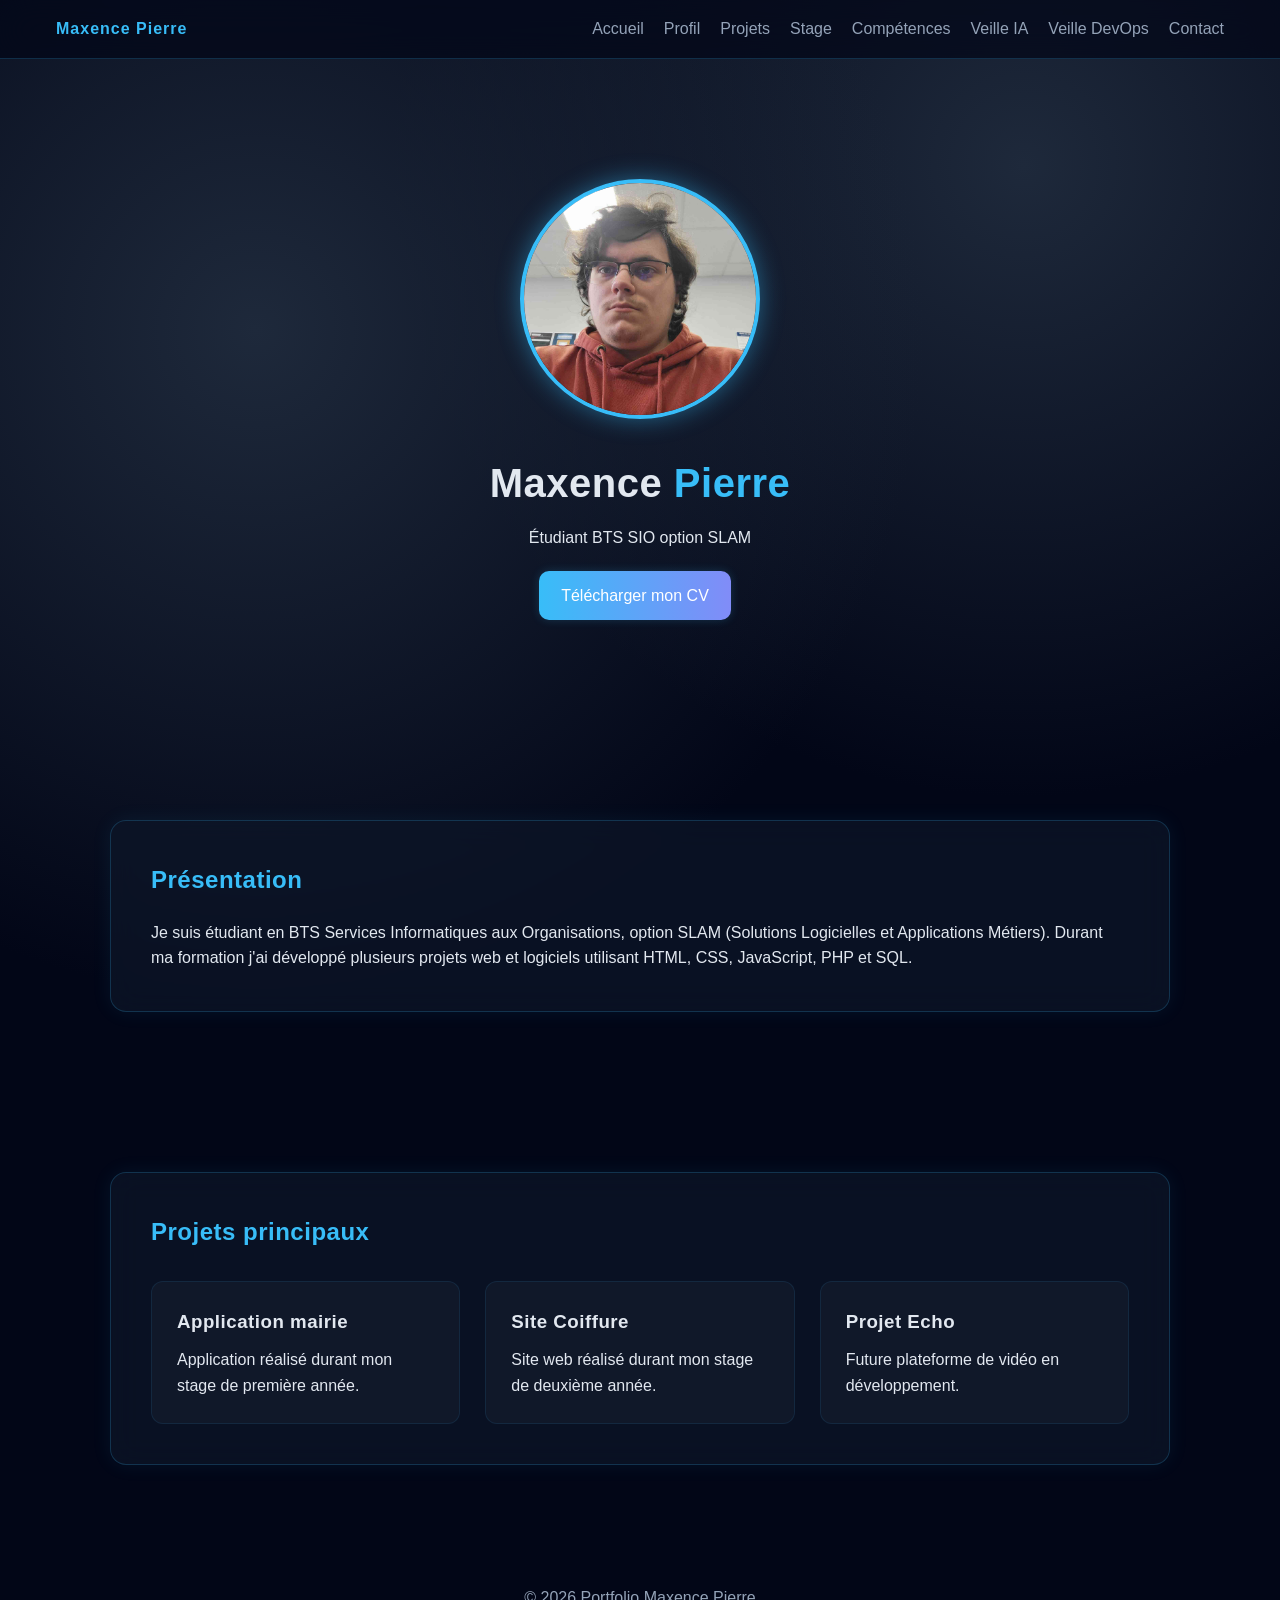
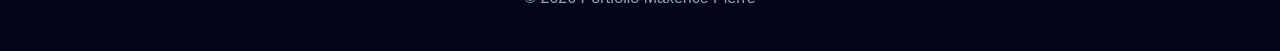
==== index.html @ e9d7957a "Portfolio Upload Envoi de tout les fichiers pour le Portfolio, ayant développé ceci de mon côté depu" ====
<!DOCTYPE html>
<html lang="fr">
<head>
<meta charset="UTF-8">
<meta name="viewport" content="width=device-width, initial-scale=1.0">
<title>Portfolio - Maxence Pierre</title>
<link rel="stylesheet" href="style.css">
</head>

<body>
<canvas id="matrixCanvas"></canvas>

<header>

<nav class="nav">

<div class="logo">
Maxence Pierre
</div>

<div class="nav-links">
<a href="index.html">Accueil</a>
<a href="profil.html">Profil</a>
<a href="projets/bts2.html">Projets</a>
<a href="stage.html">Stage</a>
<a href="competences.html">Compétences</a>
<a href="veille/ia-ml.html">Veille IA</a>
<a href="veille/devops.html">Veille DevOps</a>
<a href="contact.html">Contact</a>
</div>

</nav>

</header>


<section class="section hero">

<img src="photo.jpg">

<h1>Maxence <span class="accent">Pierre</span></h1>

<p>Étudiant BTS SIO option SLAM</p>

<a href="cv.pdf" class="btn">Télécharger mon CV</a>

</section>


<section class="section">

<div class="section-card">

<h2>Présentation</h2>

<p>

Je suis étudiant en BTS Services Informatiques aux Organisations,
option SLAM (Solutions Logicielles et Applications Métiers).

Durant ma formation j'ai développé plusieurs projets web
et logiciels utilisant HTML, CSS, JavaScript, PHP et SQL.

</p>

</div>

</section>


<section class="section">

<div class="section-card">

<h2>Projets principaux</h2>

<div class="projects-grid">

<div class="project-card">
<h3>Application mairie</h3>
<p>Application réalisé durant mon stage de première année.</p>
</div>

<div class="project-card">
<h3>Site Coiffure</h3>
<p>Site web réalisé durant mon stage de deuxième année.</p>
</div>

<div class="project-card">
<h3>Projet Echo</h3>
<p>Future plateforme de vidéo en développement.</p>
</div>

</div>

</div>

</section>


<footer>

© 2026 Portfolio Maxence Pierre

</footer>

</body>
</html>
---- style.css ----
:root {

  --bg: #0f172a;
  --card: rgba(255,255,255,0.05);
  --accent: #38bdf8;
  --accent2: #818cf8;
  
  --text: #e2e8f0;
  --muted: #94a3b8;
  
  --border: rgba(255,255,255,0.1);
  
  }
  
  *{
  margin:0;
  padding:0;
  box-sizing:border-box;
  }
  
  body{

    font-family: "Segoe UI", sans-serif;
    
    background:
    radial-gradient(circle at 20% 20%, #1e293b, transparent 40%),
    radial-gradient(circle at 80% 10%, #1e293b, transparent 35%),
    linear-gradient(180deg,#020617,#020617);
    
    color:var(--text);
    
    line-height:1.6;
    
    min-height:100vh;
    
    }

  /* Fond Matrix */
  #matrixCanvas{

    position:fixed;
    top:0;
    left:0;
    
    width:100%;
    height:100%;
    
    z-index:-1;
    
    opacity:0.25;
    
    pointer-events:none;
    
    }
  
  /* NAVBAR */
  
  header{

    position:sticky;
    
    top:0;
    
    background:rgba(2,6,23,0.7);
    
    backdrop-filter: blur(16px);
    
    border-bottom:1px solid rgba(56,189,248,0.2);
    
    z-index:100;
    
    }
  
  .nav{
  
  max-width:1200px;
  margin:auto;
  
  display:flex;
  justify-content:space-between;
  align-items:center;
  
  padding:1rem;
  
  }

  .nav a{

    text-decoration:none;
    
    color:var(--muted);
    
    transition:0.3s;
    
    position:relative;
    
    }
    
    .nav a::after{
    
    content:"";
    
    position:absolute;
    
    left:0;
    bottom:-5px;
    
    width:0%;
    height:2px;
    
    background:var(--accent);
    
    transition:0.3s;
    
    }
    
    .nav a:hover{
    
    color:var(--accent);
    
    }
    
    .nav a:hover::after{
    
    width:100%;
    
    }
  
  .logo{
  
  font-weight:700;
  letter-spacing:1px;
  color:var(--accent);
  
  }
  
  .nav-links{
  
  display:flex;
  gap:20px;
  
  }
  
  .nav a{
  
  text-decoration:none;
  color:var(--muted);
  transition:0.3s;
  
  }
  
  .nav a:hover{
  
  color:var(--accent);
  
  }
  
  /* SECTIONS */
  
  .section{
  
  max-width:1100px;
  margin:auto;
  padding:80px 20px;
  
  }
  
  .section-card{

    background:rgba(15,23,42,0.65);
    
    border:1px solid rgba(56,189,248,0.2);
    
    padding:40px;
    
    border-radius:16px;
    
    backdrop-filter: blur(14px);
    
    box-shadow:
    0 0 20px rgba(56,189,248,0.08);
    
    transition:0.35s;
    
    }
    
    .section-card:hover{
    
    border-color:var(--accent);
    
    box-shadow:
    0 0 25px rgba(56,189,248,0.25);
    
    }
  
  
  /* HERO */
  
  .hero{
  
  text-align:center;

  padding-top:120px;

  padding-bottom:120px;
  
  }
  
  .hero img{

    width:240px;
    height:240px;
    
    object-fit:cover;
    
    border-radius:50%;
    
    border:4px solid var(--accent);
    
    margin-bottom:25px;

    box-shadow:
    0 0 25px rgba(56,189,248,0.45);

    transition:0.4s;
    
    }
  
    .hero img:hover{

      transform:scale(1.05);
      
      box-shadow:
      0 0 35px rgba(56,189,248,0.7);
      
      }
  
  .hero h1{
  
  font-size:40px;
  
  }
  
  .accent{
  
  color:var(--accent);
  
  }
  
  /* BOUTONS */
  
  .btn{

    display:inline-block;
    
    margin-top:20px;
    margin-right:10px;
    
    padding:12px 22px;
    
    border-radius:10px;
    
    background:linear-gradient(90deg,var(--accent),var(--accent2));
    
    color:white;
    
    font-weight:500;
    
    text-decoration:none;
    
    transition:0.3s;
    
    box-shadow:0 0 10px rgba(56,189,248,0.2);
    
    }
    
    .btn:hover{
    
    transform:translateY(-3px);
    
    box-shadow:
    0 0 20px rgba(56,189,248,0.5);
    
    }
  
    /* TIMELINE */

.timeline{

  margin-top:20px;
  
  display:flex;
  flex-direction:column;
  gap:20px;
  
  }
  
  .timeline-item{
  
  padding:20px;
  
  border-left:3px solid var(--accent);
  
  background:rgba(255,255,255,0.02);
  
  border-radius:6px;
  
  }
  
  
  /* SKILLS */
  
  .skills-grid{
  
  display:grid;
  
  grid-template-columns:repeat(auto-fit,minmax(220px,1fr));
  
  gap:20px;
  
  margin-top:20px;
  
  }
  
  .skill{
  
  padding:20px;
  
  border:1px solid var(--border);
  
  border-radius:10px;
  
  background:rgba(255,255,255,0.02);
  
  transition:0.3s;
  
  }
  
  .skill:hover{
  
  border-color:var(--accent);
  
  box-shadow:0 0 15px rgba(56,189,248,0.25);
  
  }

  /* GRID PROJETS */
  
  .projects-grid{
  
  display:grid;
  grid-template-columns:repeat(auto-fit,minmax(250px,1fr));
  gap:25px;
  margin-top:30px;
  
  }
  
  .project-card{

    background:rgba(255,255,255,0.03);
    
    border:1px solid rgba(56,189,248,0.1);
    
    padding:25px;
    
    border-radius:12px;
    
    transition:all 0.35s;
    
    }
    
    .project-card:hover{
    
    transform:translateY(-8px);
    
    border-color:var(--accent);
    
    box-shadow:
    0 0 18px rgba(56,189,248,0.35);
    
    }
  
    /* Textes */
    h1,h2,h3{

      letter-spacing:0.5px;
      
      }
      
      h2{
      
      margin-bottom:20px;
      
      color:var(--accent);
      
      }
      p{

        margin-top:10px;
        
        color:var(--text);
        
        }
        
        ul{
        
        margin-top:15px;
        padding-left:20px;
        
        color:var(--muted);
        
        }

  /* TABLE */
  
  table{
  
  width:100%;
  margin-top:20px;
  border-collapse:collapse;
  
  }
  
  th,td{
  
  padding:12px;
  border-bottom:1px solid var(--border);
  
  }
  
  th{
  
  text-align:left;
  color:var(--accent);
  
  }
  
  /* FOOTER */
  
  footer{
  
  text-align:center;
  padding:40px;
  
  color:var(--muted);
  
  }

  /* PDF */
  .pdf-viewer{

    margin-top:30px;
    
    border:1px solid rgba(255,255,255,0.1);
    
    border-radius:10px;
    
    overflow:hidden;
    
    }
  
  /* animations */
  .fade{

    opacity:0;
    
    transform:translateY(30px);
    
    transition:0.7s;
    
    }
    
    .visible{
    
    opacity:1;
    
    transform:translateY(0);
    
    }
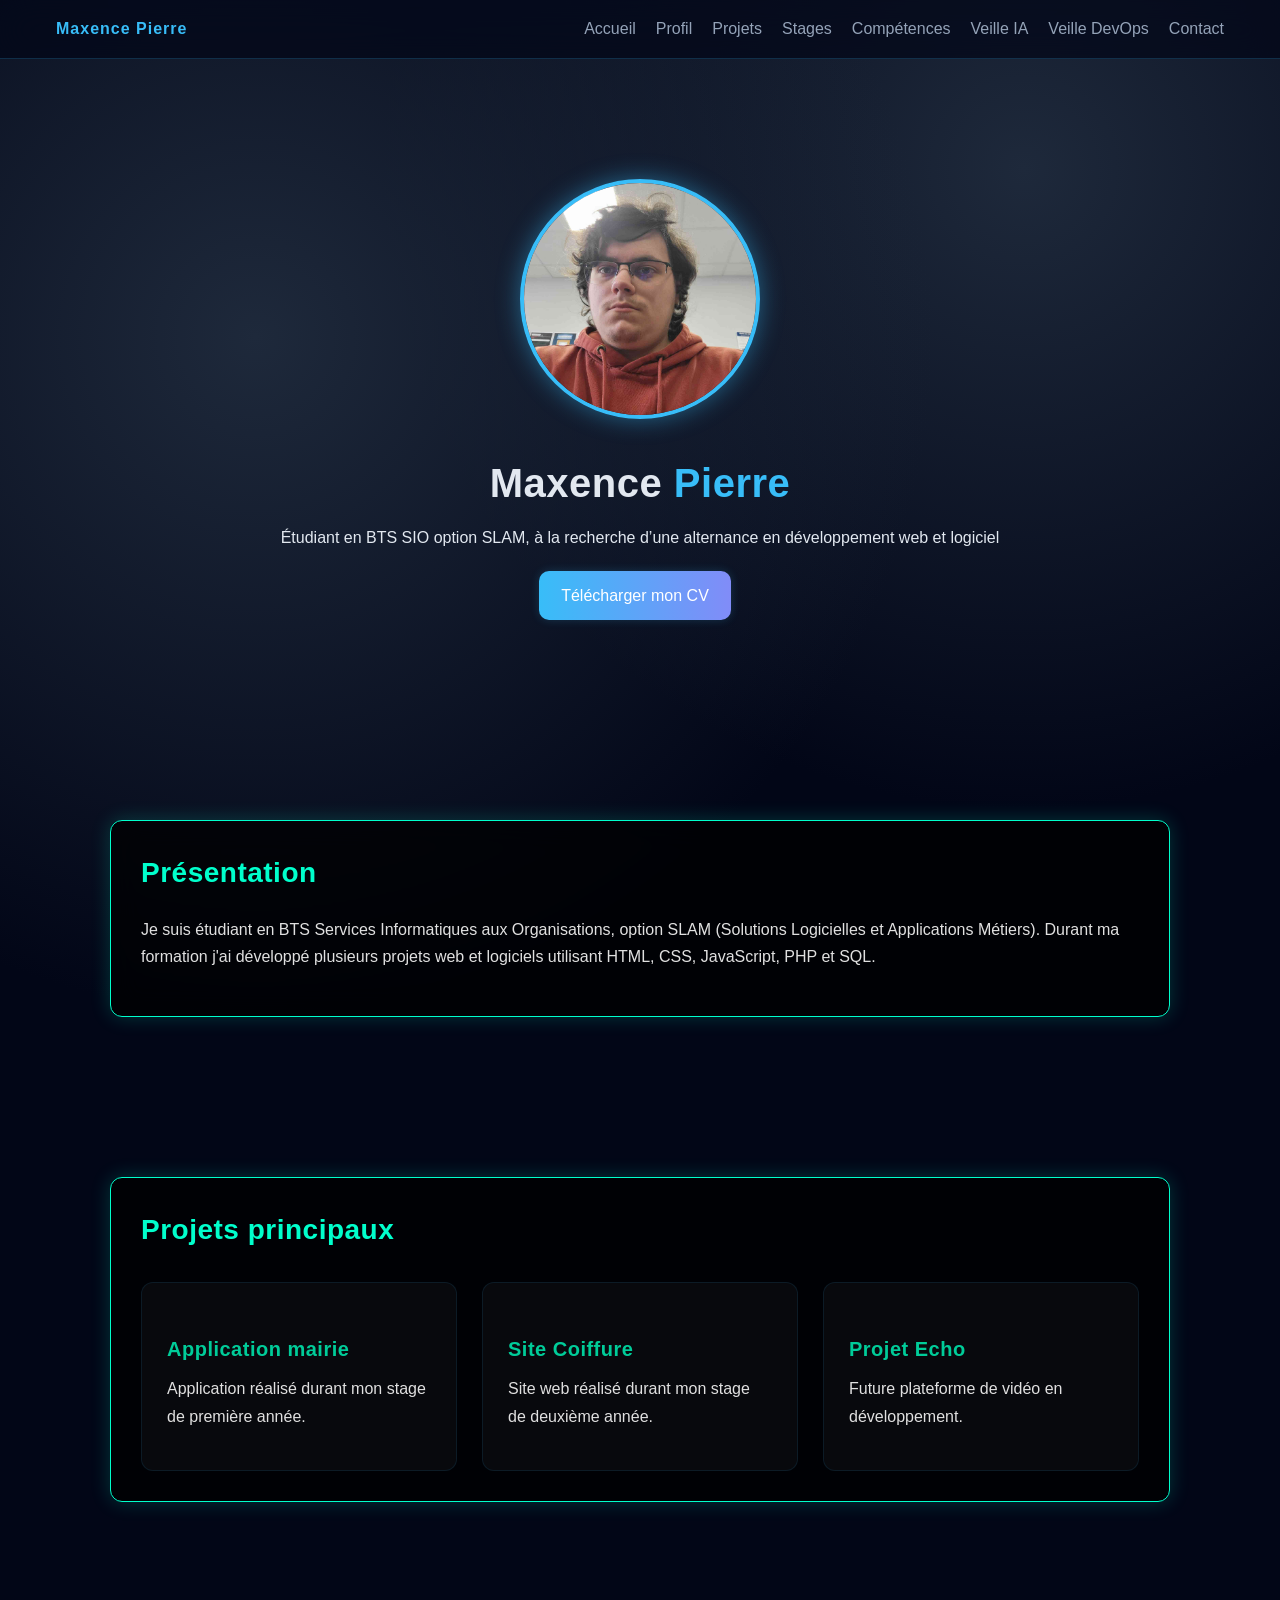
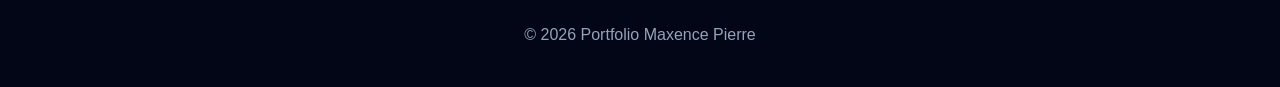
==== commit ccd84534: "Huge Update Plusieurs modifications et avancement ont été fait: - Ajout des certifications - Modific" ====
--- a/index.html
+++ b/index.html
@@ -22,7 +22,7 @@
 <a href="index.html">Accueil</a>
 <a href="profil.html">Profil</a>
 <a href="projets/bts2.html">Projets</a>
-<a href="stage.html">Stage</a>
+<a href="stage.html">Stages</a>
 <a href="competences.html">Compétences</a>
 <a href="veille/ia-ml.html">Veille IA</a>
 <a href="veille/devops.html">Veille DevOps</a>
@@ -40,7 +40,7 @@
 
 <h1>Maxence <span class="accent">Pierre</span></h1>
 
-<p>Étudiant BTS SIO option SLAM</p>
+<p>Étudiant en BTS SIO option SLAM, à la recherche d’une alternance en développement web et logiciel</p>
 
 <a href="cv.pdf" class="btn">Télécharger mon CV</a>
 
--- a/style.css
+++ b/style.css
@@ -476,4 +476,73 @@
     
     transform:translateY(0);
     
-    }+    }
+  
+/* =========================
+   ARTICLE VEILLE IA
+========================= */
+
+.section-card h2 {
+    font-size: 28px;
+    margin-bottom: 20px;
+    color: #00ffcc; /* style Matrix */
+}
+
+.section-card h3 {
+    margin-top: 25px;
+    margin-bottom: 10px;
+    color: #00cc99;
+    font-size: 20px;
+}
+
+.section-card p {
+    line-height: 1.7;
+    margin-bottom: 15px;
+    color: #e0e0e0;
+}
+
+.section-card ul {
+    margin-left: 20px;
+    margin-bottom: 15px;
+}
+
+.section-card ul li {
+    margin-bottom: 8px;
+    color: #b5f5ec;
+}
+
+/* Effet carte amélioré */
+.section-card {
+    background: rgba(0, 0, 0, 0.75);
+    border: 1px solid #00ffcc;
+    border-radius: 12px;
+    padding: 30px;
+    box-shadow: 0 0 20px rgba(0, 255, 204, 0.2);
+    transition: transform 0.3s ease, box-shadow 0.3s ease;
+}
+
+/* Effet hover stylé */
+.section-card:hover {
+    transform: translateY(-5px);
+    box-shadow: 0 0 30px rgba(0, 255, 204, 0.5);
+}
+
+/* Style sources */
+.section-card ul li::marker {
+    color: #00ffcc;
+}
+
+/* Responsive */
+@media screen and (max-width: 768px) {
+    .section-card {
+        padding: 20px;
+    }
+
+    .section-card h2 {
+        font-size: 22px;
+    }
+
+    .section-card h3 {
+        font-size: 18px;
+    }
+}
